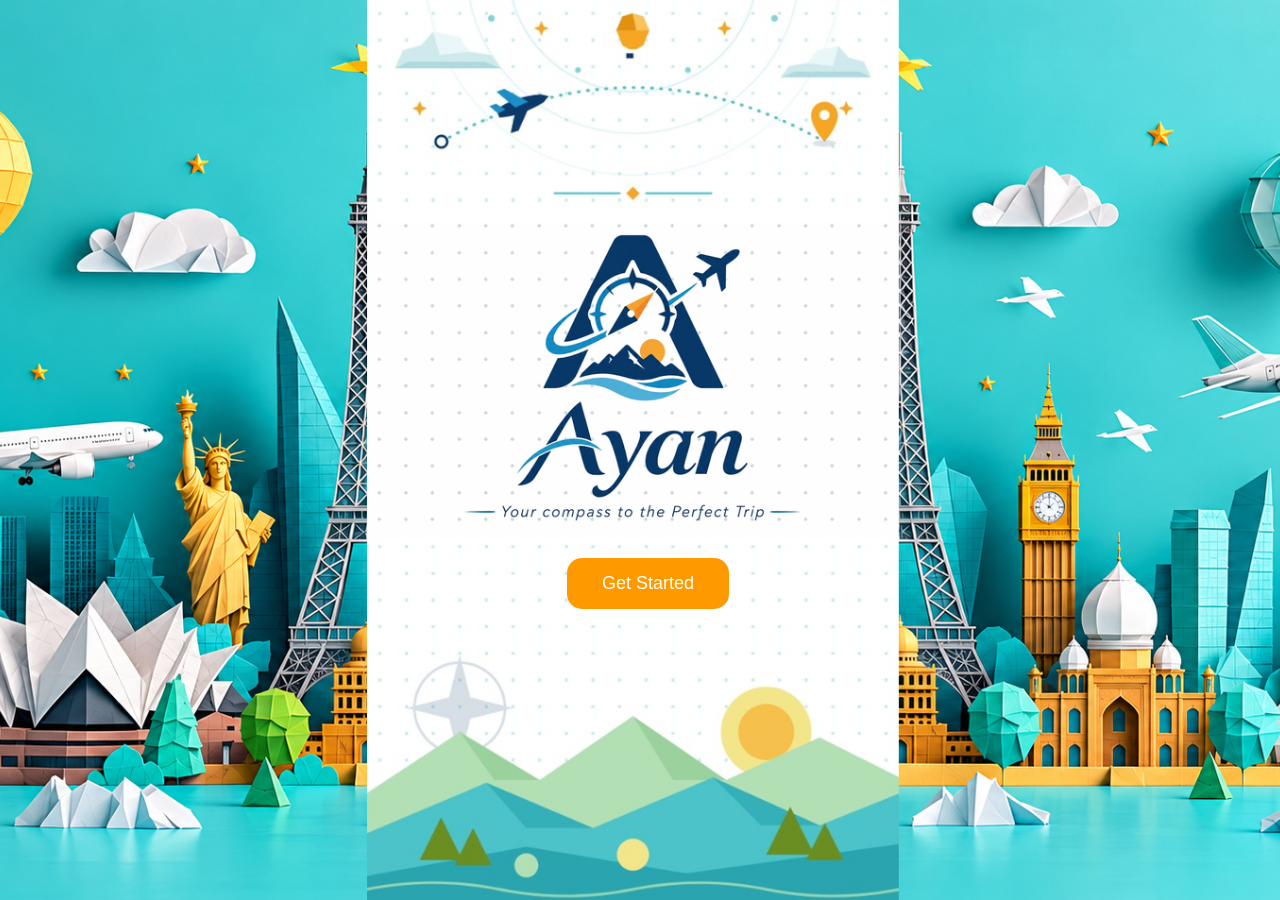
==== frontend/index.html @ bf884c4b "Add frontend folder" ====
<!DOCTYPE html>
<html lang="en">

<head>
    <meta charset="UTF-8">
    <meta name="viewport" content="width=device-width, initial-scale=1.0">

    <meta name="description"
        content="Discover Varanasi your way. Choose your favourite places and create a personalized travel itinerary.">

    <title>Ayan | Your Compass to the Perfect Trip</title>

    <link rel="stylesheet" href="style.css">
</head>

<body class="regions">
    <a href="destinations.html" class="get-started">Get Started</a>
</body>

</html>
---- frontend/style.css ----
.regions {
    background-image: url(img_home.png);
    background-repeat: no-repeat;
    background-attachment: fixed;
    background-position: center;
    background-size: cover;
    font-family: 'Montserrat', sans-serif;
}

.get-started {
    display: inline-block;
    text-decoration: none;
    position: absolute;
    top: 62%;
    left: 44.3%;
    padding: 15px 35px;
    background-color: #ff9900;
    color: white;
    border: none;
    border-radius: 15px;
    font-size: 18px;
    cursor: pointer;
}

#menu {
  display: flex;
  gap: 32px;
  justify-content: center;
}

#menu a {
  color: #000000;
  text-decoration: none;
  padding-bottom: 6px;
  border-bottom: 3px solid transparent;
  transition: all 0.2s;
}

#menu a.visited {
  color: #1e1f1f;
  border-bottom-color: #7fd8a6;  /* light underline */
}

#menu a.active {
  color: #000000;
  font-weight: 600;
  border-bottom-color: #0a8f55;  /* darker underline */
}

#topbar {
  display: flex;
  align-items: center;
  background: #f4cb66;
  padding: 12px 32px;
}

#topbar .logo img {
  height: 40px;
  display: block;
}

#menu {
  flex: 1;                  /* takes remaining space */
  display: flex;
  justify-content: center;  /* menu stays in the middle */
  gap: 32px;
}

.dest-container { 
  max-width: 800px; 
  margin: 30px auto; 
  padding: 0 16px; 
}

#destSelect {
  display: block;
  width: 500px;
  height: 40px;
  margin: 0 auto 20px;
  text-align: center;
  font-size: larger;
}

#destInfo img {
  width: 100%; 
  max-height: 300px; 
  object-fit: cover; 
  border-radius: 8px; 
}

.hidden { 
  display: none; 
}
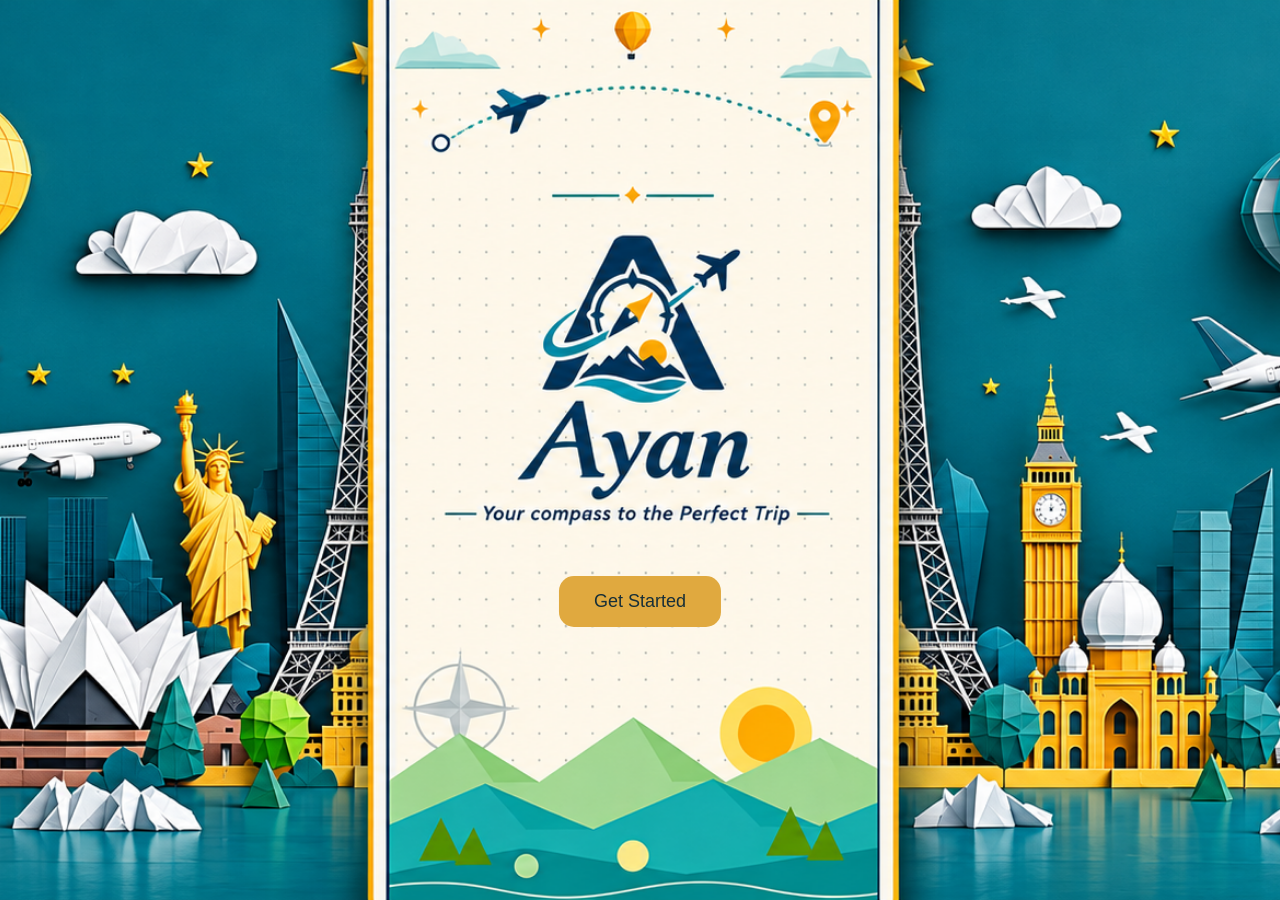
==== commit 6dad6136: "Update homepage, itinerary budget breakdown, and travel date picker" ====
--- a/frontend/index.html
+++ b/frontend/index.html
@@ -2,6 +2,7 @@
 <html lang="en">
 
 <head>
+    <script src="planning-state.js"></script>
     <meta charset="UTF-8">
     <meta name="viewport" content="width=device-width, initial-scale=1.0">
 
@@ -11,10 +12,16 @@
     <title>Ayan | Your Compass to the Perfect Trip</title>
 
     <link rel="stylesheet" href="style.css">
+
 </head>
 
-<body class="regions">
-    <a href="destinations.html" class="get-started">Get Started</a>
+<body class="home">
+    <main class="home-hero">
+        <img class="home-hero-image" src="images/ayan-home-hd.png"
+            alt="Ayan — Your compass to the Perfect Trip, surrounded by paper-craft world landmarks, planes and hot-air balloons."
+            width="1913" height="822" fetchpriority="high">
+        <a href="destinations.html" class="get-started">Get Started</a>
+    </main>
 </body>
 
-</html>+</html>
--- a/frontend/style.css
+++ b/frontend/style.css
@@ -1,25 +1,53 @@
-.regions {
-    background-image: url(img_home.png);
-    background-repeat: no-repeat;
-    background-attachment: fixed;
-    background-position: center;
-    background-size: cover;
+.home {
+    margin: 0;
+    min-height: 100vh;
+    min-height: 100svh;
+    display: grid;
+    place-items: center;
+    background: #086479;
     font-family: 'Montserrat', sans-serif;
+}
+
+.home-hero {
+    position: relative;
+    width: 100%;
+    height: 100vh;
+    height: 100svh;
+    overflow: hidden;
+}
+
+.home-hero-image {
+    display: block;
+    width: 100%;
+    height: 100%;
+    object-fit: cover;
+    object-position: center;
 }
 
 .get-started {
     display: inline-block;
     text-decoration: none;
     position: absolute;
-    top: 62%;
-    left: 44.3%;
+    top: 64%;
+    left: 50%;
+    transform: translateX(-50%);
+    white-space: nowrap;
     padding: 15px 35px;
-    background-color: #ff9900;
-    color: white;
+    background-color: #e0a93f;
+    color: #172f38;
     border: none;
     border-radius: 15px;
     font-size: 18px;
     cursor: pointer;
+}
+
+.get-started:hover {
+    background-color: #ffb52e;
+}
+
+.get-started:focus-visible {
+    outline: 3px solid #fff;
+    outline-offset: 4px;
 }
 
 #menu {
@@ -48,6 +76,9 @@
 }
 
 #topbar {
+  position: sticky;
+  top: 0;
+  z-index: 1000;
   display: flex;
   align-items: center;
   background: #f4cb66;
